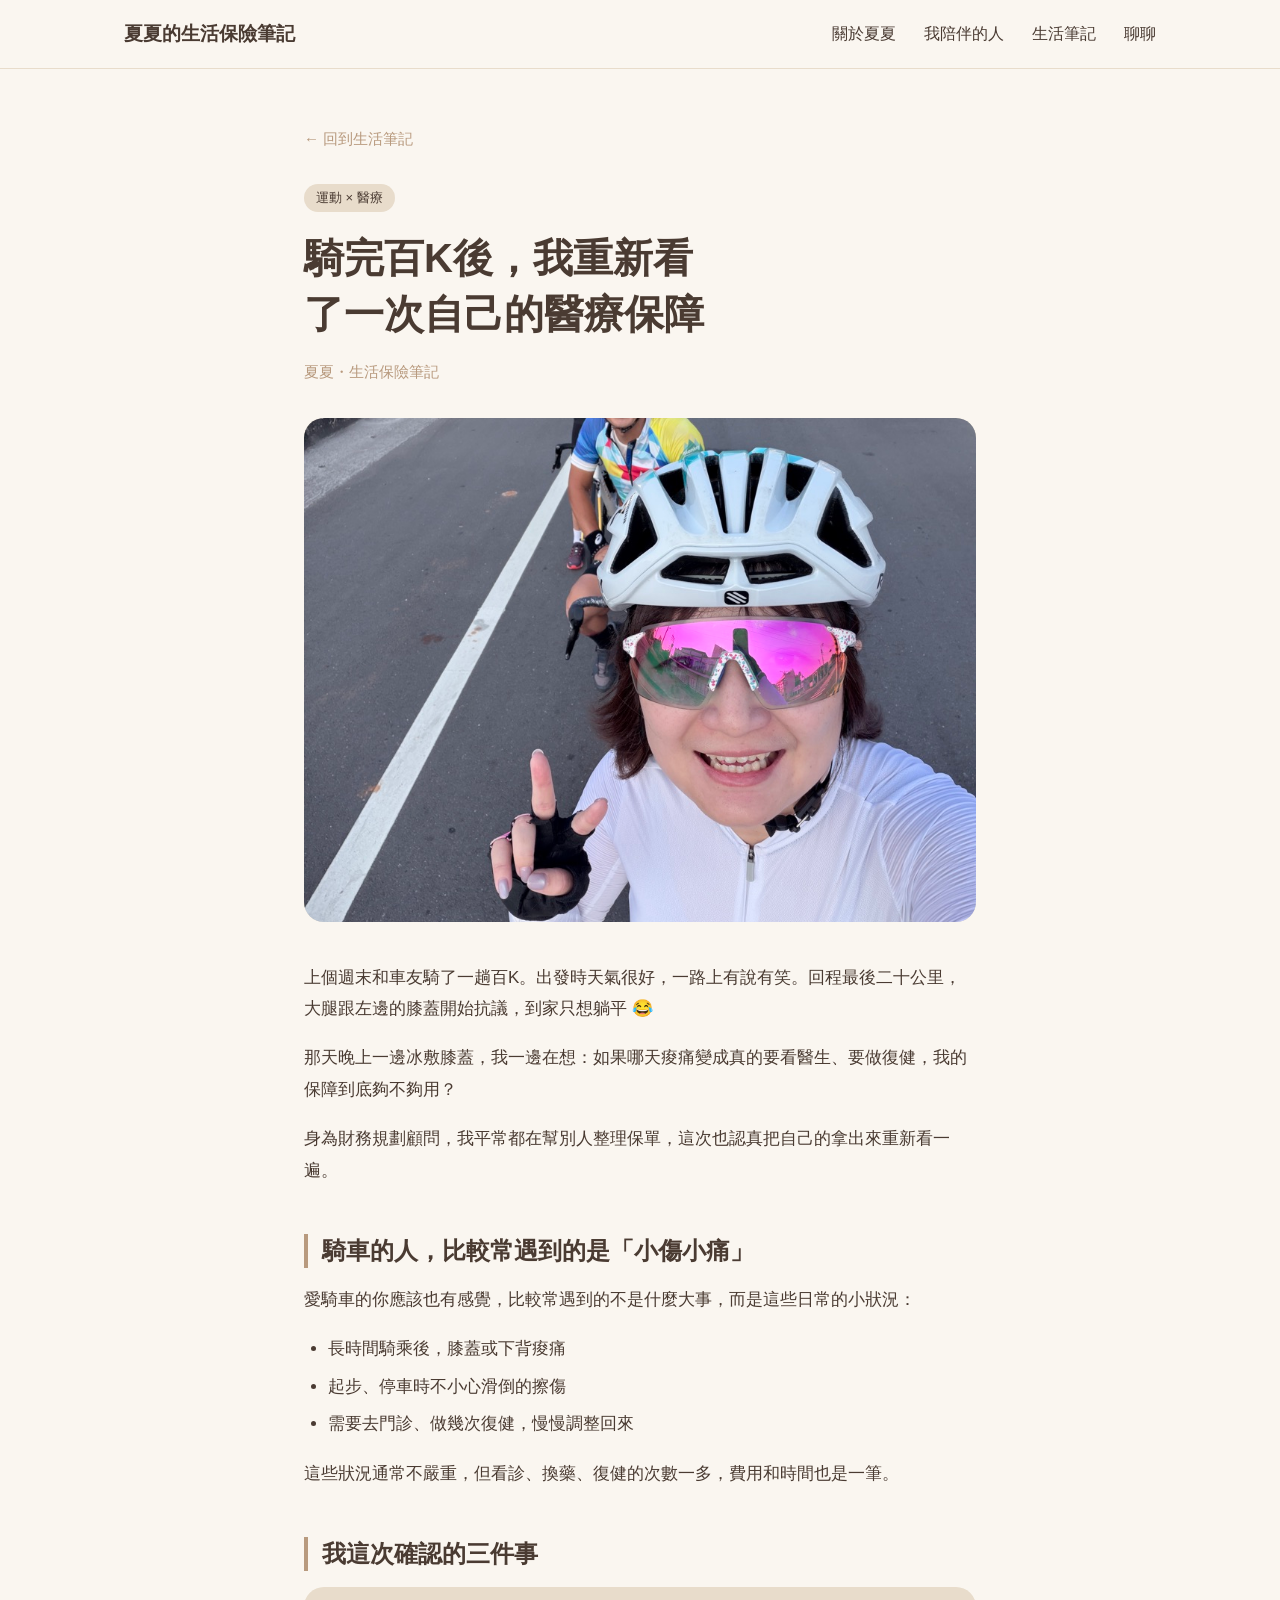
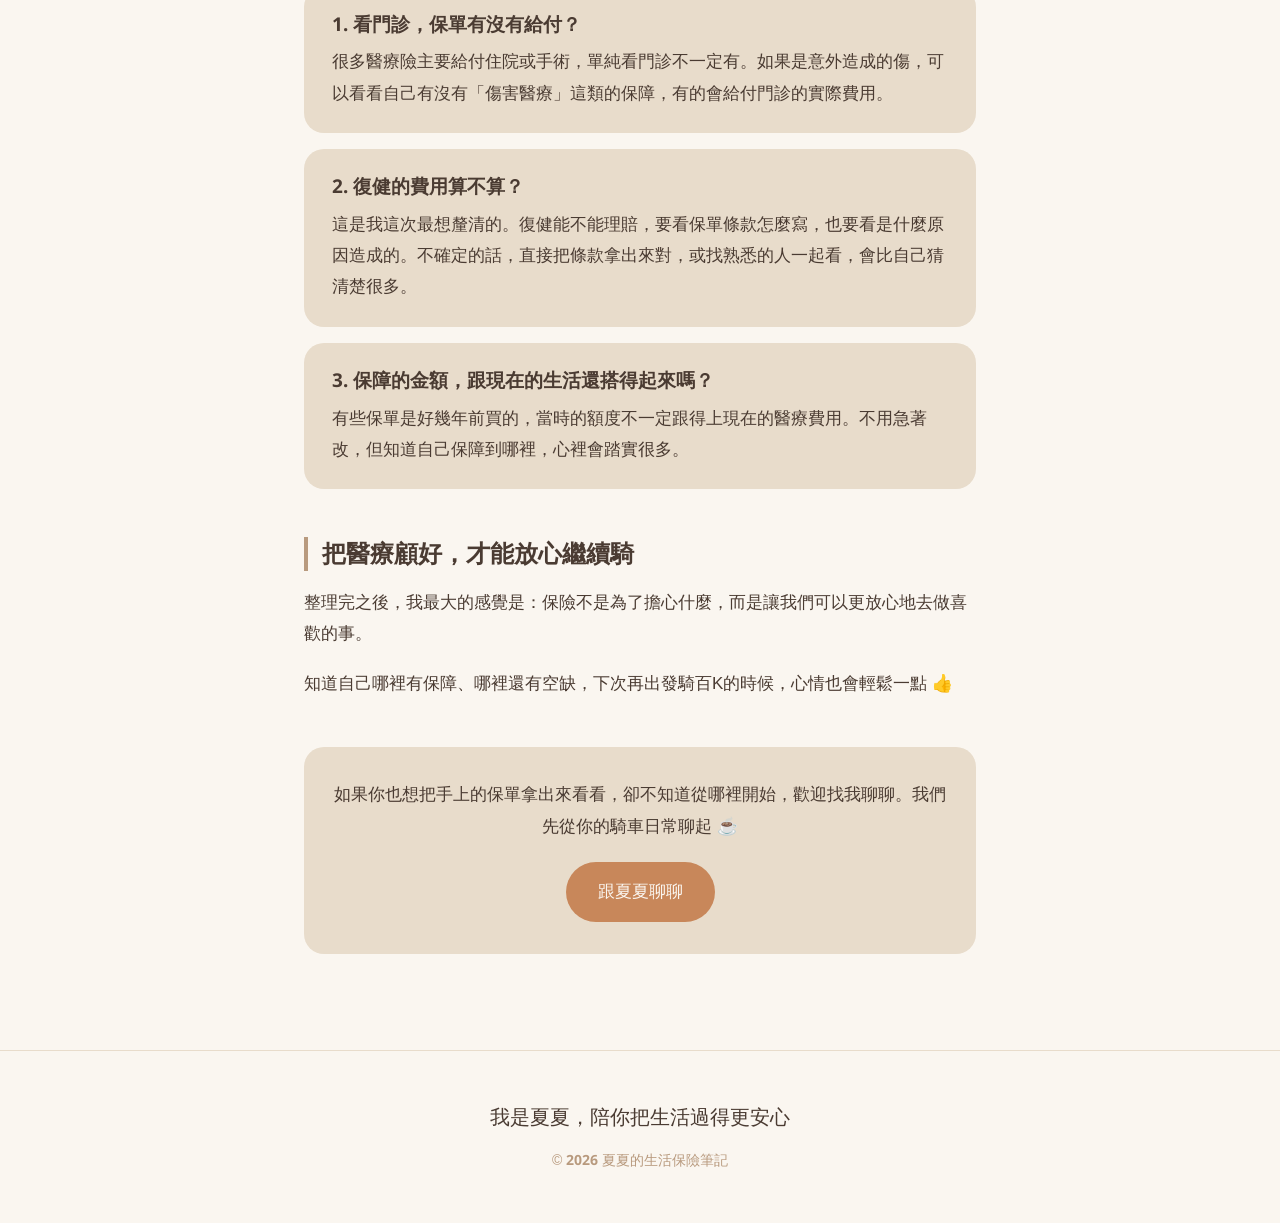
==== notes/ride-100k.html @ 376be49e "新增騎百K文章頁，首頁卡片改成騎車版本 Co-Authored-By: Claude Opus 5.5 <noreply@anthropic.com>" ====
<!doctype html>
<html lang="zh-Hant-TW">
<head>
  <meta charset="utf-8">
  <meta name="viewport" content="width=device-width, initial-scale=1">
  <title>騎完百K後，我重新看了一次自己的醫療保障｜夏夏的生活保險筆記</title>
  <meta name="description" content="那天回家腿痠到不想動，我突然在想：如果哪天真的要看醫生、做復健，哪些費用會用到保障？">
  <link rel="preconnect" href="https://fonts.googleapis.com">
  <link rel="preconnect" href="https://fonts.gstatic.com" crossorigin>
  <link href="https://fonts.googleapis.com/css2?family=Noto+Sans:wght@500;700&display=swap" rel="stylesheet">
  <link rel="stylesheet" href="../css/style.css">
</head>
<body>

  <header>
    <div class="wrap nav">
      <a class="brand-mark" href="../index.html">夏夏的生活保險筆記</a>
      <ul>
        <li><a href="../index.html#about">關於夏夏</a></li>
        <li><a href="../index.html#for-you">我陪伴的人</a></li>
        <li><a href="../index.html#notes">生活筆記</a></li>
        <li><a href="../index.html#chat">聊聊</a></li>
      </ul>
    </div>
  </header>

  <main>
    <article class="article">
      <div class="wrap">
        <a class="back" href="../index.html#notes">← 回到生活筆記</a>
        <span class="tag">運動 × 醫療</span>
        <h1>騎完百K後，我重新看了一次自己的醫療保障</h1>
        <p class="meta">夏夏・生活保險筆記</p>

        <div class="photo cover">
          <img src="../images/note-sport.jpg" alt="夏夏和車友騎車時的自拍" style="object-position: center 65%;">
        </div>

        <p>上個週末和車友騎了一趟百K。出發時天氣很好，一路上有說有笑。回程最後二十公里，大腿跟左邊的膝蓋開始抗議，到家只想躺平 😂</p>
        <p>那天晚上一邊冰敷膝蓋，我一邊在想：如果哪天痠痛變成真的要看醫生、要做復健，我的保障到底夠不夠用？</p>
        <p>身為財務規劃顧問，我平常都在幫別人整理保單，這次也認真把自己的拿出來重新看一遍。</p>

        <h2>騎車的人，比較常遇到的是「小傷小痛」</h2>
        <p>愛騎車的你應該也有感覺，比較常遇到的不是什麼大事，而是這些日常的小狀況：</p>
        <ul>
          <li>長時間騎乘後，膝蓋或下背痠痛</li>
          <li>起步、停車時不小心滑倒的擦傷</li>
          <li>需要去門診、做幾次復健，慢慢調整回來</li>
        </ul>
        <p>這些狀況通常不嚴重，但看診、換藥、復健的次數一多，費用和時間也是一筆。</p>

        <h2>我這次確認的三件事</h2>
        <div class="check">
          <h3><span class="num">1.</span> 看門診，保單有沒有給付？</h3>
          <p>很多醫療險主要給付住院或手術，單純看門診不一定有。如果是意外造成的傷，可以看看自己有沒有「傷害醫療」這類的保障，有的會給付門診的實際費用。</p>
        </div>
        <div class="check">
          <h3><span class="num">2.</span> 復健的費用算不算？</h3>
          <p>這是我這次最想釐清的。復健能不能理賠，要看保單條款怎麼寫，也要看是什麼原因造成的。不確定的話，直接把條款拿出來對，或找熟悉的人一起看，會比自己猜清楚很多。</p>
        </div>
        <div class="check">
          <h3><span class="num">3.</span> 保障的金額，跟現在的生活還搭得起來嗎？</h3>
          <p>有些保單是好幾年前買的，當時的額度不一定跟得上現在的醫療費用。不用急著改，但知道自己保障到哪裡，心裡會踏實很多。</p>
        </div>

        <h2>把醫療顧好，才能放心繼續騎</h2>
        <p>整理完之後，我最大的感覺是：保險不是為了擔心什麼，而是讓我們可以更放心地去做喜歡的事。</p>
        <p>知道自己哪裡有保障、哪裡還有空缺，下次再出發騎百K的時候，心情也會輕鬆一點 👍</p>

        <div class="article-cta">
          <p>如果你也想把手上的保單拿出來看看，卻不知道從哪裡開始，歡迎找我聊聊。我們先從你的騎車日常聊起 ☕</p>
          <a class="btn btn-accent" href="../index.html#chat">跟夏夏聊聊</a>
        </div>
      </div>
    </article>
  </main>

  <footer>
    <div class="wrap">
      <p class="sign">我是夏夏，陪你把生活過得更安心</p>
      <small>© <span class="num">2026</span> 夏夏的生活保險筆記</small>
    </div>
  </footer>

</body>
</html>
---- css/style.css ----
:root {
  /* 品牌色票 */
  --warm-white: #FAF6F0;   /* 底色 40% */
  --milk-tea: #B89A7E;     /* 主色 30% */
  --oat: #E8DCCB;          /* 輔助色 20% */
  --caramel: #C8875A;      /* 強調色 10%，一個畫面只用 1–2 處 */
  --cocoa: #4A3B32;        /* 文字色 */

  /* 字型層級 */
  --font-title: "jf-openhuninn-2.0", "jf open 粉圓", "jf-openhuninn", "GenSenRounded TW", "源泉圓體", "PingFang TC", "Microsoft JhengHei", sans-serif;
  --font-body: "Microsoft JhengHei", "微軟正黑體", "PingFang TC", "Heiti TC", sans-serif;
  --font-num: "Noto Sans", Arial, sans-serif;

  --radius: 20px;
  --max: 1080px;
}

* { box-sizing: border-box; margin: 0; padding: 0; }

html { scroll-behavior: smooth; }

body {
  background: var(--warm-white);
  color: var(--cocoa);
  font-family: var(--font-body);
  font-size: 17px;
  line-height: 1.85;
  -webkit-font-smoothing: antialiased;
}

h1, h2, h3, .brand-mark {
  font-family: var(--font-title);
  font-weight: 700;
  line-height: 1.4;
}

.num { font-family: var(--font-num); font-weight: 700; }

a { color: inherit; }

.wrap { max-width: var(--max); margin: 0 auto; padding: 0 24px; }

section { padding: 96px 0; }

.eyebrow {
  display: inline-block;
  font-family: var(--font-title);
  font-size: 15px;
  letter-spacing: .08em;
  color: var(--milk-tea);
  margin-bottom: 12px;
}

h2 { font-size: clamp(26px, 4vw, 34px); margin-bottom: 20px; }

/* 照片預留位：之後換成夏夏本人的手機隨拍 */
.photo {
  background: var(--oat);
  border-radius: var(--radius);
  display: flex;
  align-items: center;
  justify-content: center;
  text-align: center;
  color: var(--milk-tea);
  font-size: 15px;
  padding: 16px;
  overflow: hidden;
}
.photo:has(img) { padding: 0; }
.photo img { display: block; width: 100%; height: 100%; object-fit: cover; }

/* ── 導覽列 ── */
header {
  position: sticky;
  top: 0;
  z-index: 10;
  background: rgba(250, 246, 240, .92);
  backdrop-filter: blur(8px);
  border-bottom: 1px solid var(--oat);
}
.nav {
  display: flex;
  align-items: center;
  justify-content: space-between;
  height: 68px;
}
.brand-mark { font-size: 19px; text-decoration: none; }
.nav ul { display: flex; gap: 28px; list-style: none; }
.nav ul a { text-decoration: none; font-size: 16px; }
.nav ul a:hover { color: var(--milk-tea); }

/* ── 主視覺 ── */
.hero { padding: 72px 0 96px; }
.hero .wrap {
  display: grid;
  grid-template-columns: 1.1fr .9fr;
  gap: 56px;
  align-items: center;
}
.hero h1 { font-size: clamp(32px, 5.2vw, 50px); margin-bottom: 24px; }
.hero h1 .soft { color: var(--milk-tea); }
.hero h1 .line { display: inline-block; }
.hero p { font-size: 18px; max-width: 30em; margin-bottom: 36px; }
.hero .photo { aspect-ratio: 4 / 5; }

.btn {
  display: inline-block;
  padding: 14px 32px;
  border-radius: 999px;
  text-decoration: none;
  font-family: var(--font-title);
  font-size: 17px;
  transition: transform .15s ease;
}
.btn:hover { transform: translateY(-2px); }
.btn-accent { background: var(--caramel); color: var(--warm-white); }
.btn-line { border: 1.5px solid var(--milk-tea); margin-left: 12px; }

/* ── 關於夏夏 ── */
.about { background: var(--oat); }
.about .wrap {
  display: grid;
  grid-template-columns: .8fr 1.2fr;
  gap: 56px;
  align-items: center;
}
.about .photo { aspect-ratio: 1; background: var(--warm-white); }
.about p + p { margin-top: 16px; }

/* ── 我陪伴的人 ── */
.cards {
  display: grid;
  grid-template-columns: repeat(2, 1fr);
  gap: 24px;
  margin-top: 40px;
}
.card {
  background: var(--oat);
  border-radius: var(--radius);
  padding: 36px 32px;
}
.card .icon { font-size: 30px; margin-bottom: 12px; }
.card h3 { font-size: 22px; margin-bottom: 12px; }

/* ── 我的做法 ── */
.values { background: var(--milk-tea); color: var(--cocoa); }
.values .eyebrow, .values h2 { color: var(--warm-white); }
.values-grid {
  display: grid;
  grid-template-columns: repeat(3, 1fr);
  gap: 24px;
  margin-top: 40px;
}
.value {
  border-top: 1.5px solid rgba(74, 59, 50, .3);
  padding-top: 24px;
}
.value .num { font-size: 15px; opacity: .8; }
.value h3 { font-size: 26px; margin: 4px 0 10px; }

/* ── 生活保險筆記 ── */
.notes-head {
  display: flex;
  justify-content: space-between;
  align-items: flex-end;
  gap: 16px;
  flex-wrap: wrap;
}
.notes-grid {
  display: grid;
  grid-template-columns: repeat(3, 1fr);
  gap: 24px;
  margin-top: 40px;
}
.note {
  text-decoration: none;
  display: flex;
  flex-direction: column;
  border: 1px solid var(--oat);
  border-radius: var(--radius);
  overflow: hidden;
  background: #fff;
  transition: transform .15s ease;
}
.note:hover { transform: translateY(-4px); }
.note .photo { aspect-ratio: 4 / 3; border-radius: 0; }
.note-body { padding: 24px; }
.tag {
  display: inline-block;
  font-size: 13px;
  background: var(--oat);
  border-radius: 999px;
  padding: 2px 12px;
  margin-bottom: 10px;
}
.note h3 { font-size: 20px; margin-bottom: 8px; }
.note p { font-size: 15px; }
.more { font-family: var(--font-title); text-decoration: none; border-bottom: 1.5px solid var(--milk-tea); }

/* ── 聊聊 ── */
.chat { padding-top: 0; }
.chat-box {
  background: var(--oat);
  border-radius: 32px;
  padding: 64px 48px;
  text-align: center;
}
.chat-box .eyebrow { color: var(--cocoa); opacity: .6; }
.chat-box p { max-width: 32em; margin: 0 auto 32px; }
.chat-links { display: flex; gap: 16px; justify-content: center; flex-wrap: wrap; }
.chat-links a {
  text-decoration: none;
  background: var(--warm-white);
  border: 1.5px solid var(--milk-tea);
  border-radius: 999px;
  padding: 12px 28px;
  font-family: var(--font-title);
}

/* ── 頁尾 ── */
footer { border-top: 1px solid var(--oat); padding: 48px 0; text-align: center; }
.sign { font-family: var(--font-title); font-size: 20px; margin-bottom: 8px; }
footer small { color: var(--milk-tea); font-size: 14px; }

/* ── 文章頁 ── */
.article { padding: 56px 0 96px; }
.article .wrap { max-width: 720px; }
.back { display: block; width: fit-content; text-decoration: none; font-size: 15px; color: var(--milk-tea); margin-bottom: 28px; }
.back:hover { color: var(--cocoa); }
.article h1 { font-size: clamp(26px, 4.6vw, 40px); margin: 8px 0 16px; text-wrap: balance; }
.article .meta { font-size: 15px; color: var(--milk-tea); margin-bottom: 32px; }
.article .cover { aspect-ratio: 4 / 3; margin-bottom: 40px; }
.article h2 { font-size: 24px; margin: 48px 0 16px; padding-left: 14px; border-left: 4px solid var(--milk-tea); }
.article p { margin-bottom: 18px; }
.article ul { margin: 0 0 18px 1.4em; }
.article li { margin-bottom: 6px; }
.check {
  background: var(--oat);
  border-radius: var(--radius);
  padding: 24px 28px;
  margin-bottom: 16px;
}
.check h3 { font-size: 19px; margin-bottom: 8px; }
.check p:last-child { margin-bottom: 0; }
.article-cta {
  background: var(--oat);
  border-radius: var(--radius);
  padding: 32px 28px;
  margin-top: 48px;
  text-align: center;
}
.article-cta p { margin-bottom: 20px; }

/* ── 手機版 ── */
@media (max-width: 820px) {
  section { padding: 72px 0; }
  .wrap { padding: 0 16px; }
  .nav ul { display: none; }
  .hero { padding: 40px 0 72px; }
  .hero h1 { font-size: min(32px, 8.4vw); }
  .hero .wrap, .about .wrap { grid-template-columns: 1fr; gap: 36px; }
  .hero .photo { aspect-ratio: 4 / 3; order: -1; }
  .about .photo { max-width: 280px; }
  .cards, .values-grid, .notes-grid { grid-template-columns: 1fr; }
  .btn { display: block; text-align: center; }
  .btn-line { margin: 12px 0 0; }
  .chat-box { padding: 48px 24px; border-radius: 24px; }
}
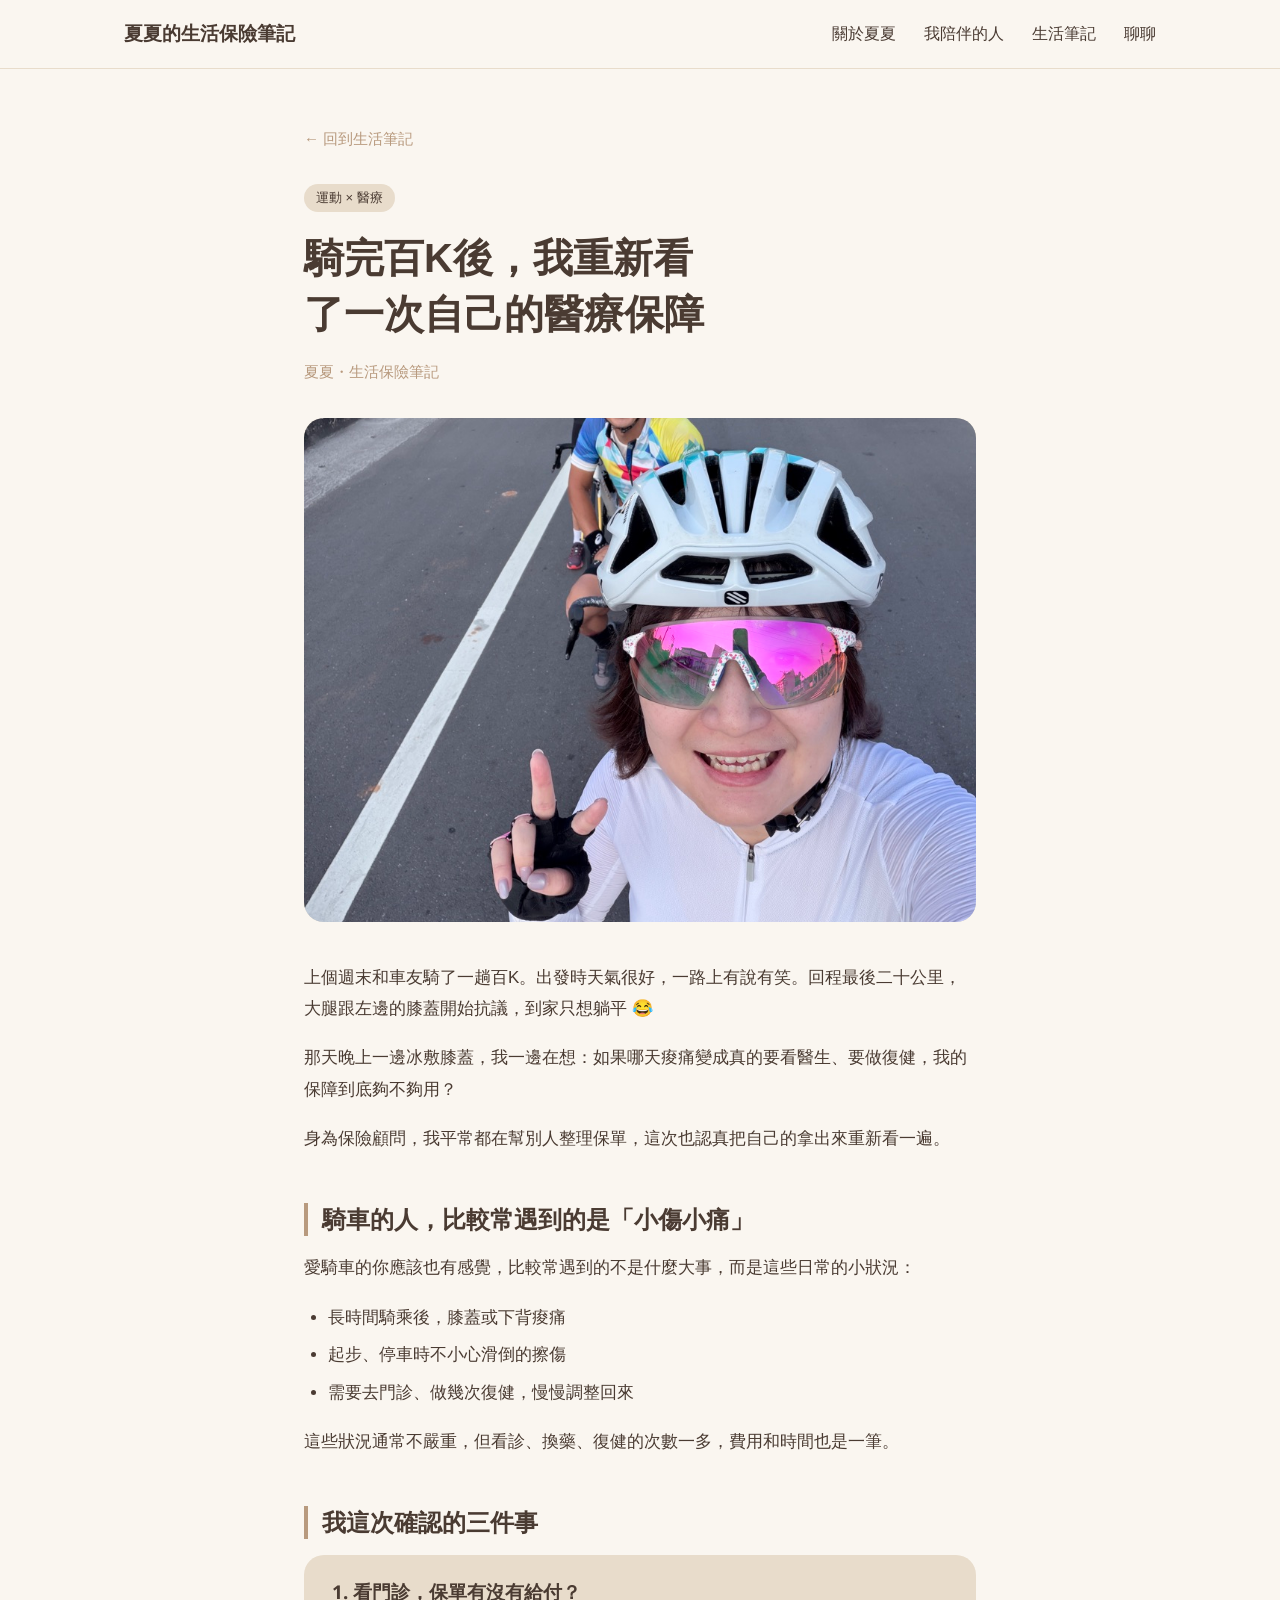
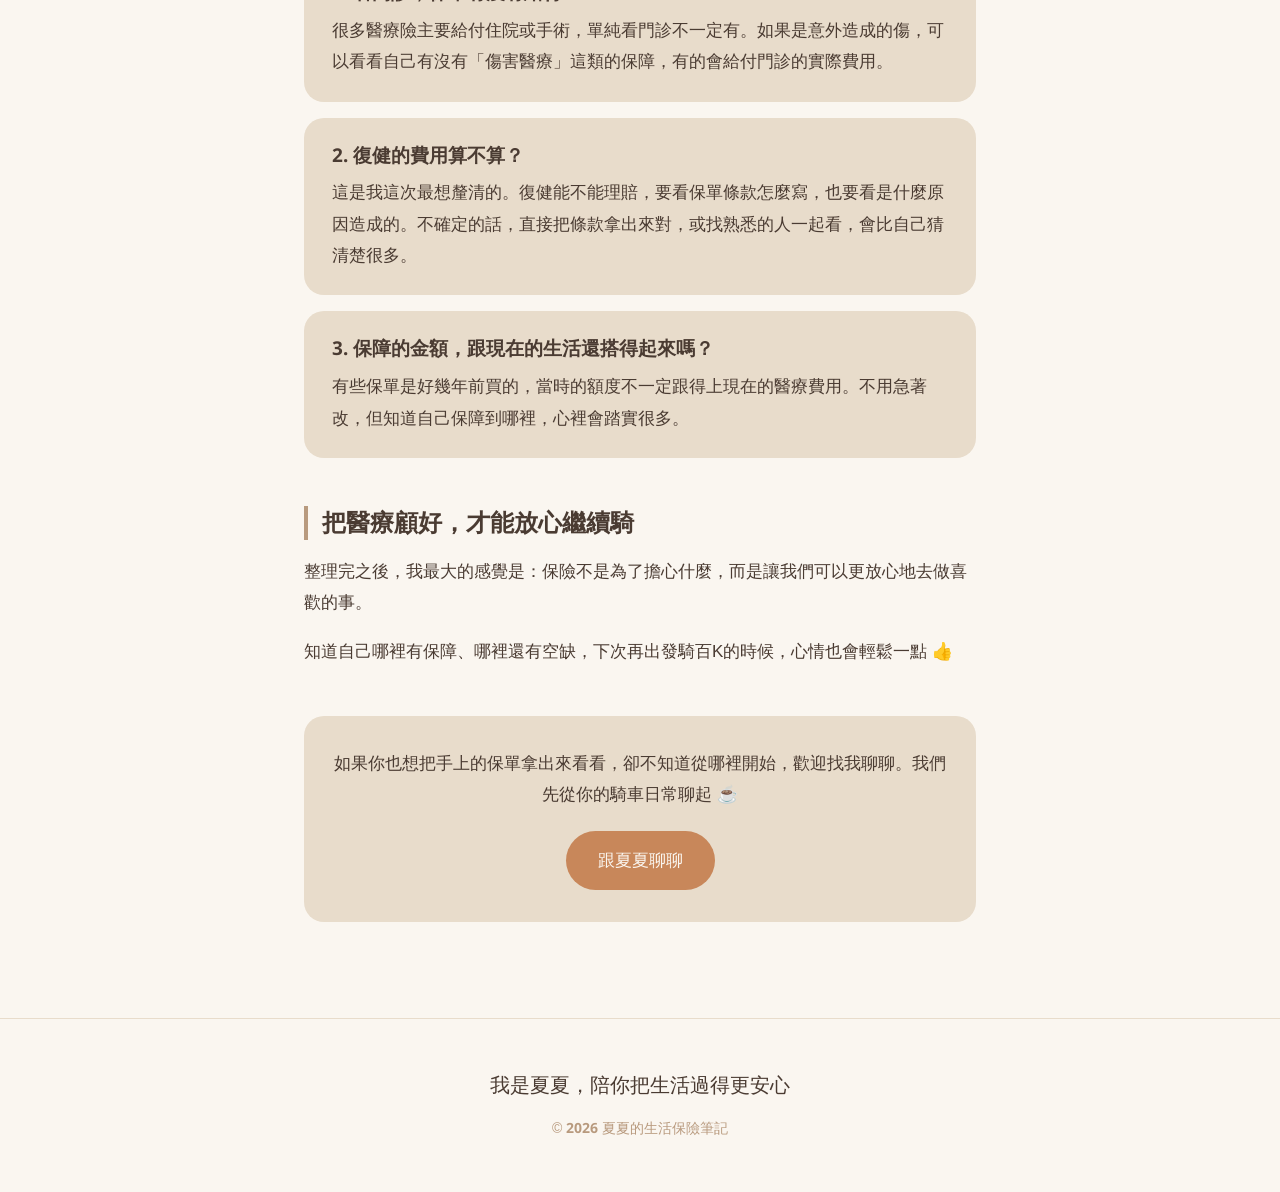
==== commit e47c11b8: "職稱改為保險顧問，品牌一句話改為健康與退休風險 Co-Authored-By: Claude Opus 5.5 <noreply@anthropic.com>" ====
--- a/notes/ride-100k.html
+++ b/notes/ride-100k.html
@@ -38,7 +38,7 @@
 
         <p>上個週末和車友騎了一趟百K。出發時天氣很好，一路上有說有笑。回程最後二十公里，大腿跟左邊的膝蓋開始抗議，到家只想躺平 😂</p>
         <p>那天晚上一邊冰敷膝蓋，我一邊在想：如果哪天痠痛變成真的要看醫生、要做復健，我的保障到底夠不夠用？</p>
-        <p>身為財務規劃顧問，我平常都在幫別人整理保單，這次也認真把自己的拿出來重新看一遍。</p>
+        <p>身為保險顧問，我平常都在幫別人整理保單，這次也認真把自己的拿出來重新看一遍。</p>
 
         <h2>騎車的人，比較常遇到的是「小傷小痛」</h2>
         <p>愛騎車的你應該也有感覺，比較常遇到的不是什麼大事，而是這些日常的小狀況：</p>
--- a/css/style.css
+++ b/css/style.css
@@ -124,7 +124,7 @@
   gap: 56px;
   align-items: center;
 }
-.about .photo { aspect-ratio: 1; background: var(--warm-white); }
+.about .photo { aspect-ratio: 4 / 5; background: var(--warm-white); }
 .about p + p { margin-top: 16px; }
 
 /* ── 我陪伴的人 ── */
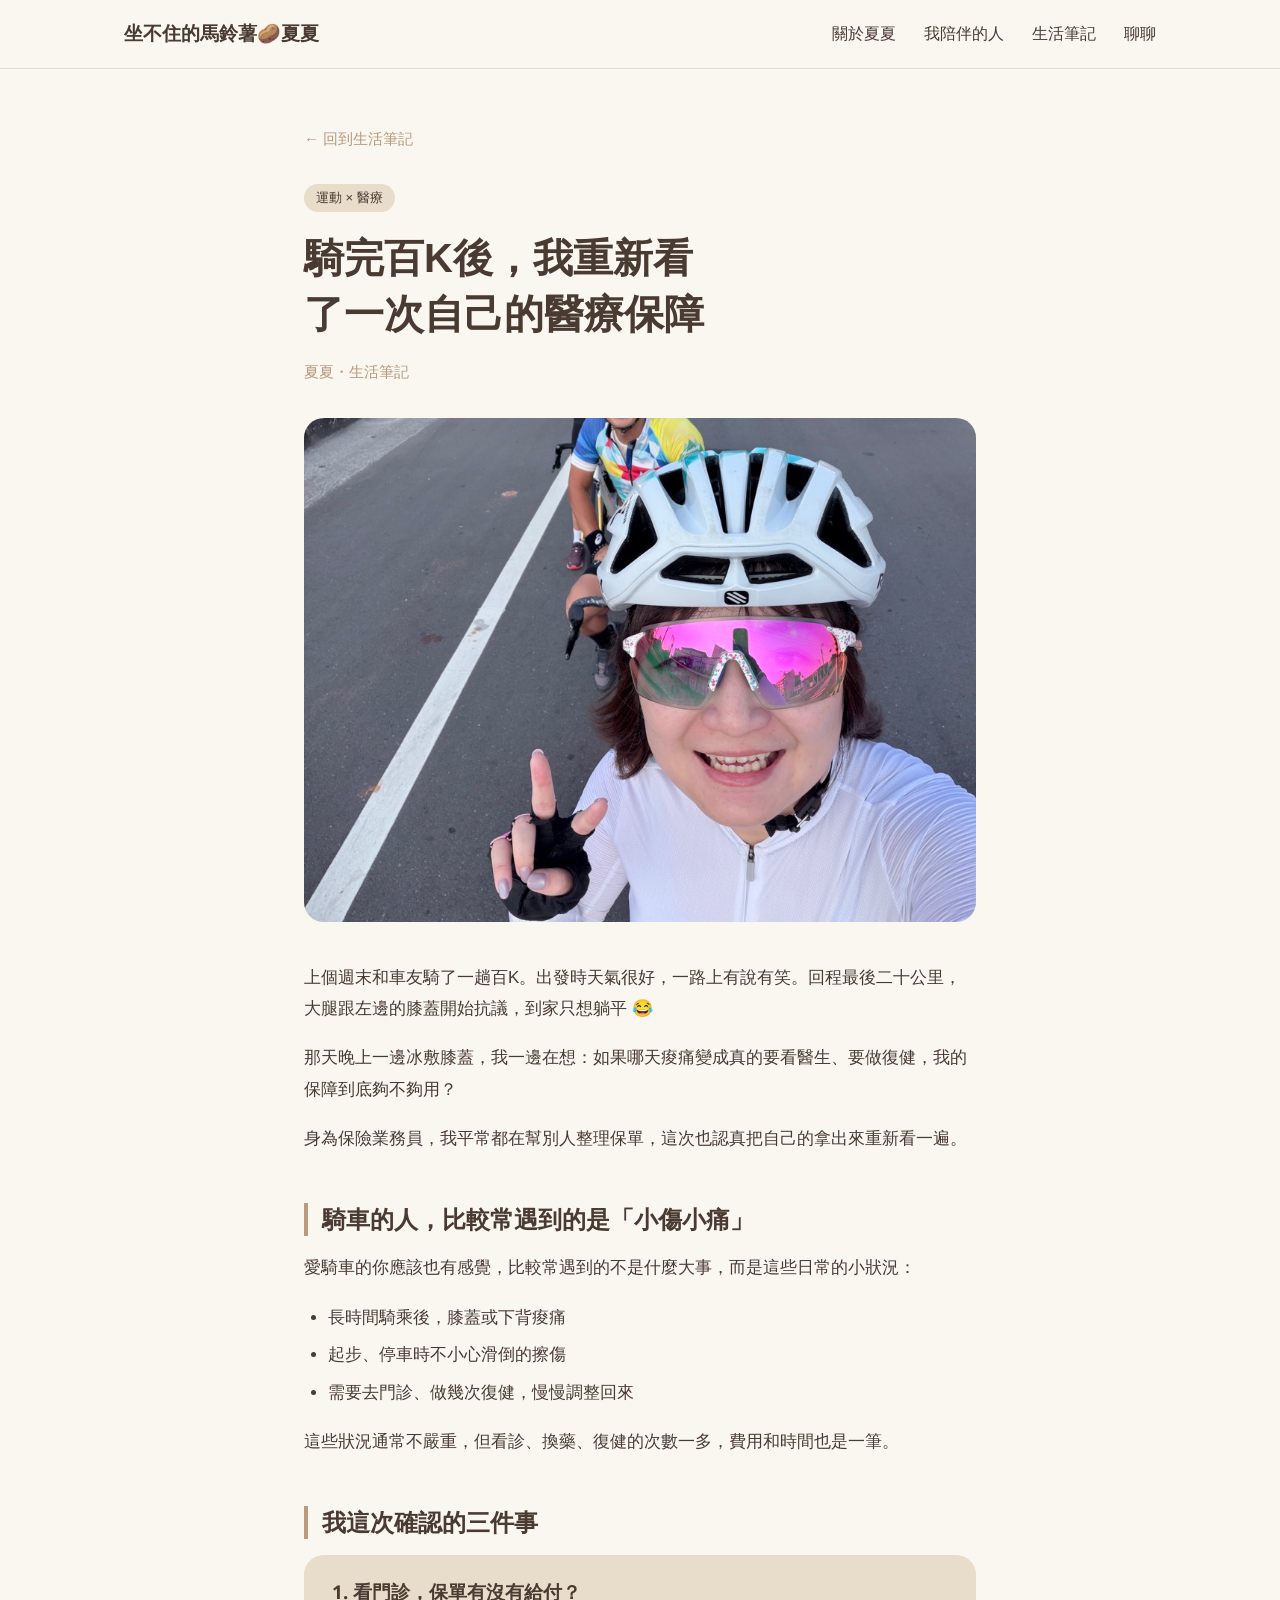
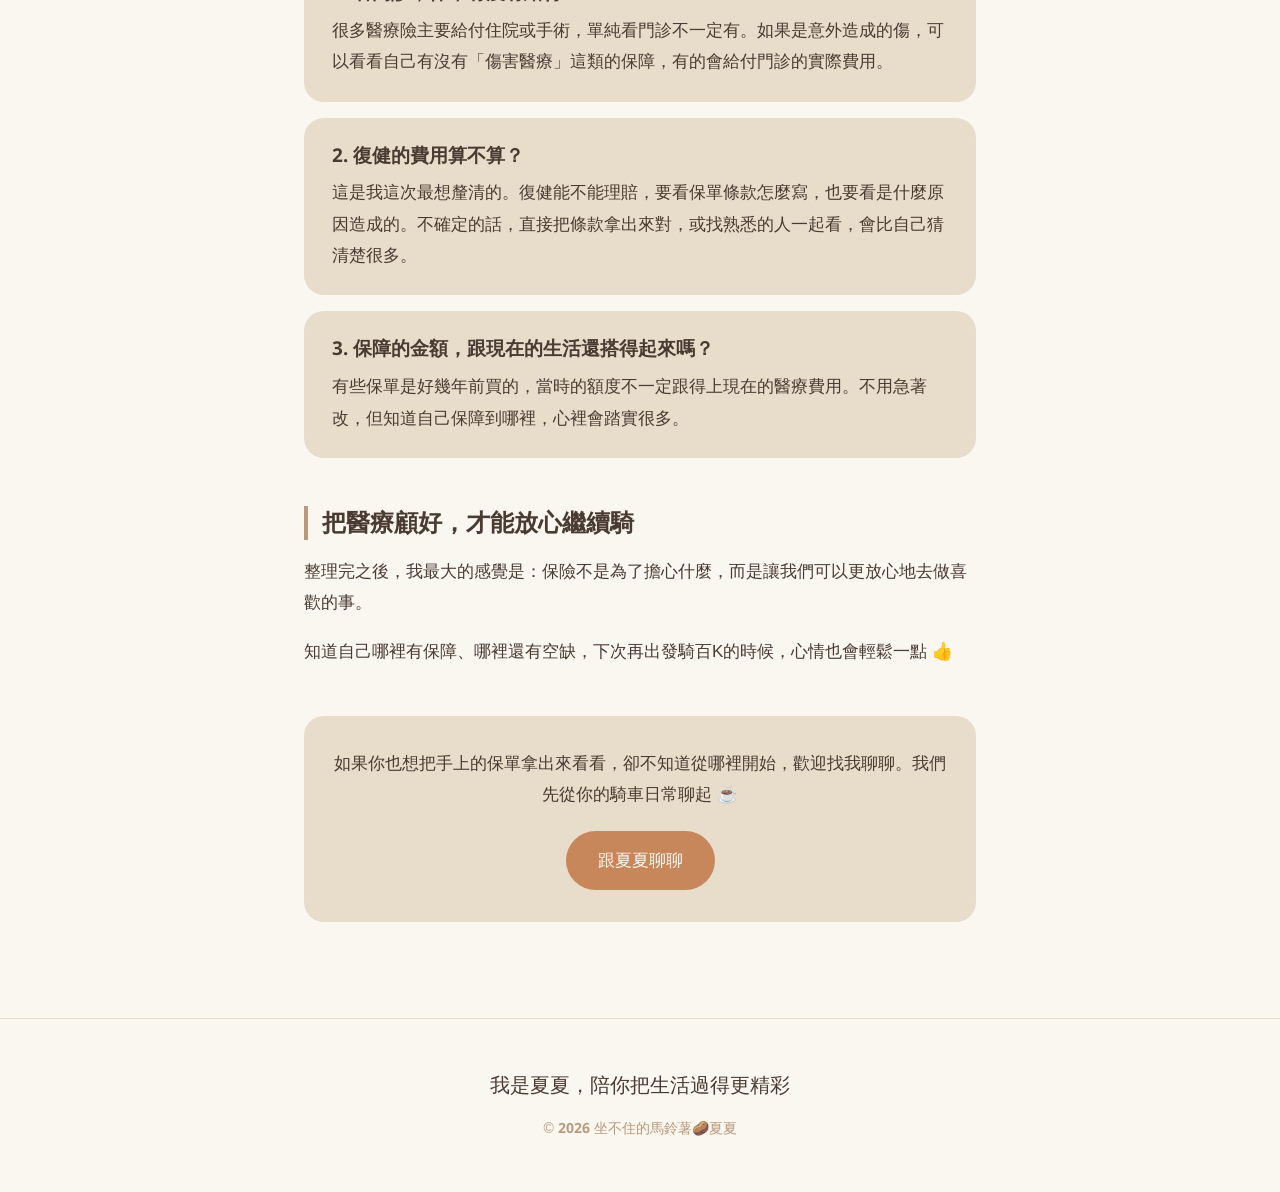
==== commit 73165ba2: "品牌改名為「坐不住的馬鈴薯🥔夏夏」，身分改為保險內勤兼業務員，結尾語改為更精彩 Co-Authored-By: Claude Opus 5.5 <noreply@anthropic.com> Clau" ====
--- a/notes/ride-100k.html
+++ b/notes/ride-100k.html
@@ -3,7 +3,7 @@
 <head>
   <meta charset="utf-8">
   <meta name="viewport" content="width=device-width, initial-scale=1">
-  <title>騎完百K後，我重新看了一次自己的醫療保障｜夏夏的生活保險筆記</title>
+  <title>騎完百K後，我重新看了一次自己的醫療保障｜坐不住的馬鈴薯🥔夏夏</title>
   <meta name="description" content="那天回家腿痠到不想動，我突然在想：如果哪天真的要看醫生、做復健，哪些費用會用到保障？">
   <link rel="preconnect" href="https://fonts.googleapis.com">
   <link rel="preconnect" href="https://fonts.gstatic.com" crossorigin>
@@ -14,7 +14,7 @@
 
   <header>
     <div class="wrap nav">
-      <a class="brand-mark" href="../index.html">夏夏的生活保險筆記</a>
+      <a class="brand-mark" href="../index.html">坐不住的馬鈴薯🥔夏夏</a>
       <ul>
         <li><a href="../index.html#about">關於夏夏</a></li>
         <li><a href="../index.html#for-you">我陪伴的人</a></li>
@@ -30,7 +30,7 @@
         <a class="back" href="../index.html#notes">← 回到生活筆記</a>
         <span class="tag">運動 × 醫療</span>
         <h1>騎完百K後，我重新看了一次自己的醫療保障</h1>
-        <p class="meta">夏夏・生活保險筆記</p>
+        <p class="meta">夏夏・生活筆記</p>
 
         <div class="photo cover">
           <img src="../images/note-sport.jpg" alt="夏夏和車友騎車時的自拍" style="object-position: center 65%;">
@@ -38,7 +38,7 @@
 
         <p>上個週末和車友騎了一趟百K。出發時天氣很好，一路上有說有笑。回程最後二十公里，大腿跟左邊的膝蓋開始抗議，到家只想躺平 😂</p>
         <p>那天晚上一邊冰敷膝蓋，我一邊在想：如果哪天痠痛變成真的要看醫生、要做復健，我的保障到底夠不夠用？</p>
-        <p>身為保險顧問，我平常都在幫別人整理保單，這次也認真把自己的拿出來重新看一遍。</p>
+        <p>身為保險業務員，我平常都在幫別人整理保單，這次也認真把自己的拿出來重新看一遍。</p>
 
         <h2>騎車的人，比較常遇到的是「小傷小痛」</h2>
         <p>愛騎車的你應該也有感覺，比較常遇到的不是什麼大事，而是這些日常的小狀況：</p>
@@ -77,8 +77,8 @@
 
   <footer>
     <div class="wrap">
-      <p class="sign">我是夏夏，陪你把生活過得更安心</p>
-      <small>© <span class="num">2026</span> 夏夏的生活保險筆記</small>
+      <p class="sign">我是夏夏，陪你把生活過得更精彩</p>
+      <small>© <span class="num">2026</span> 坐不住的馬鈴薯🥔夏夏</small>
     </div>
   </footer>
 
